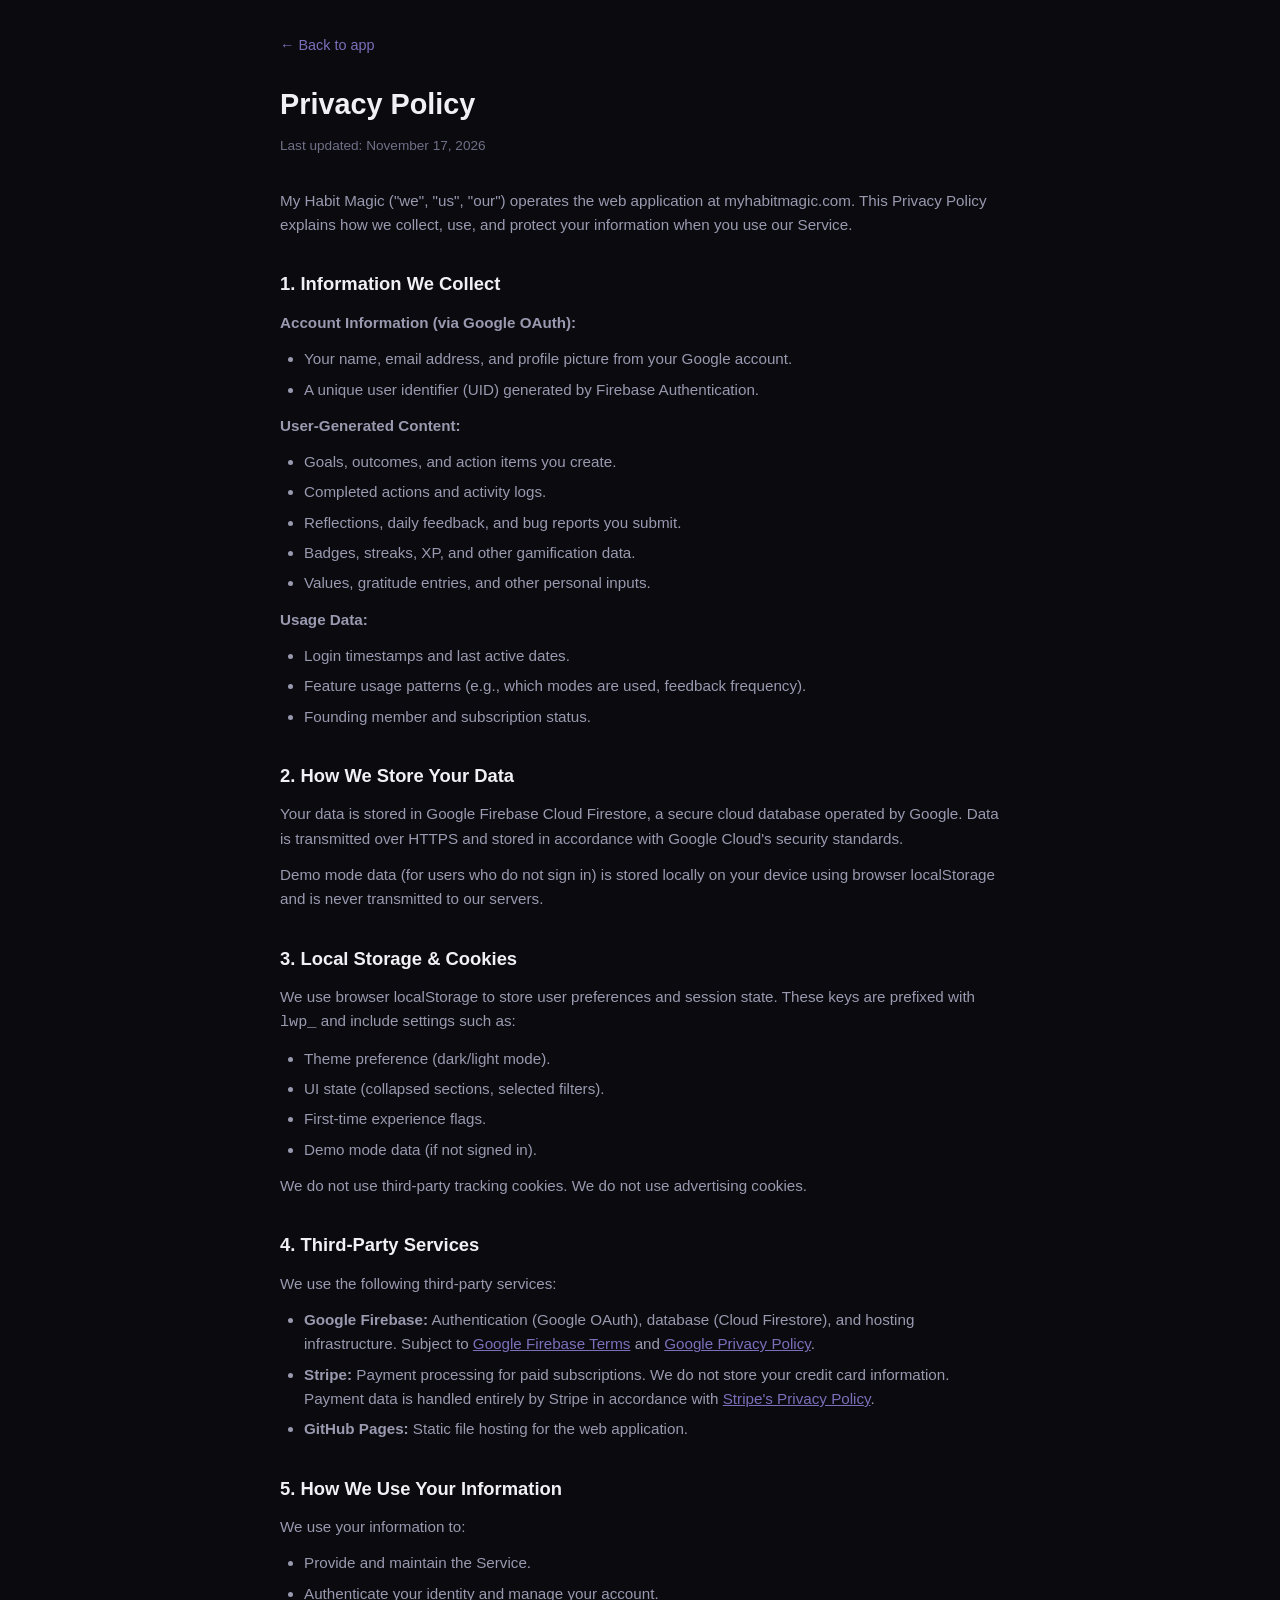
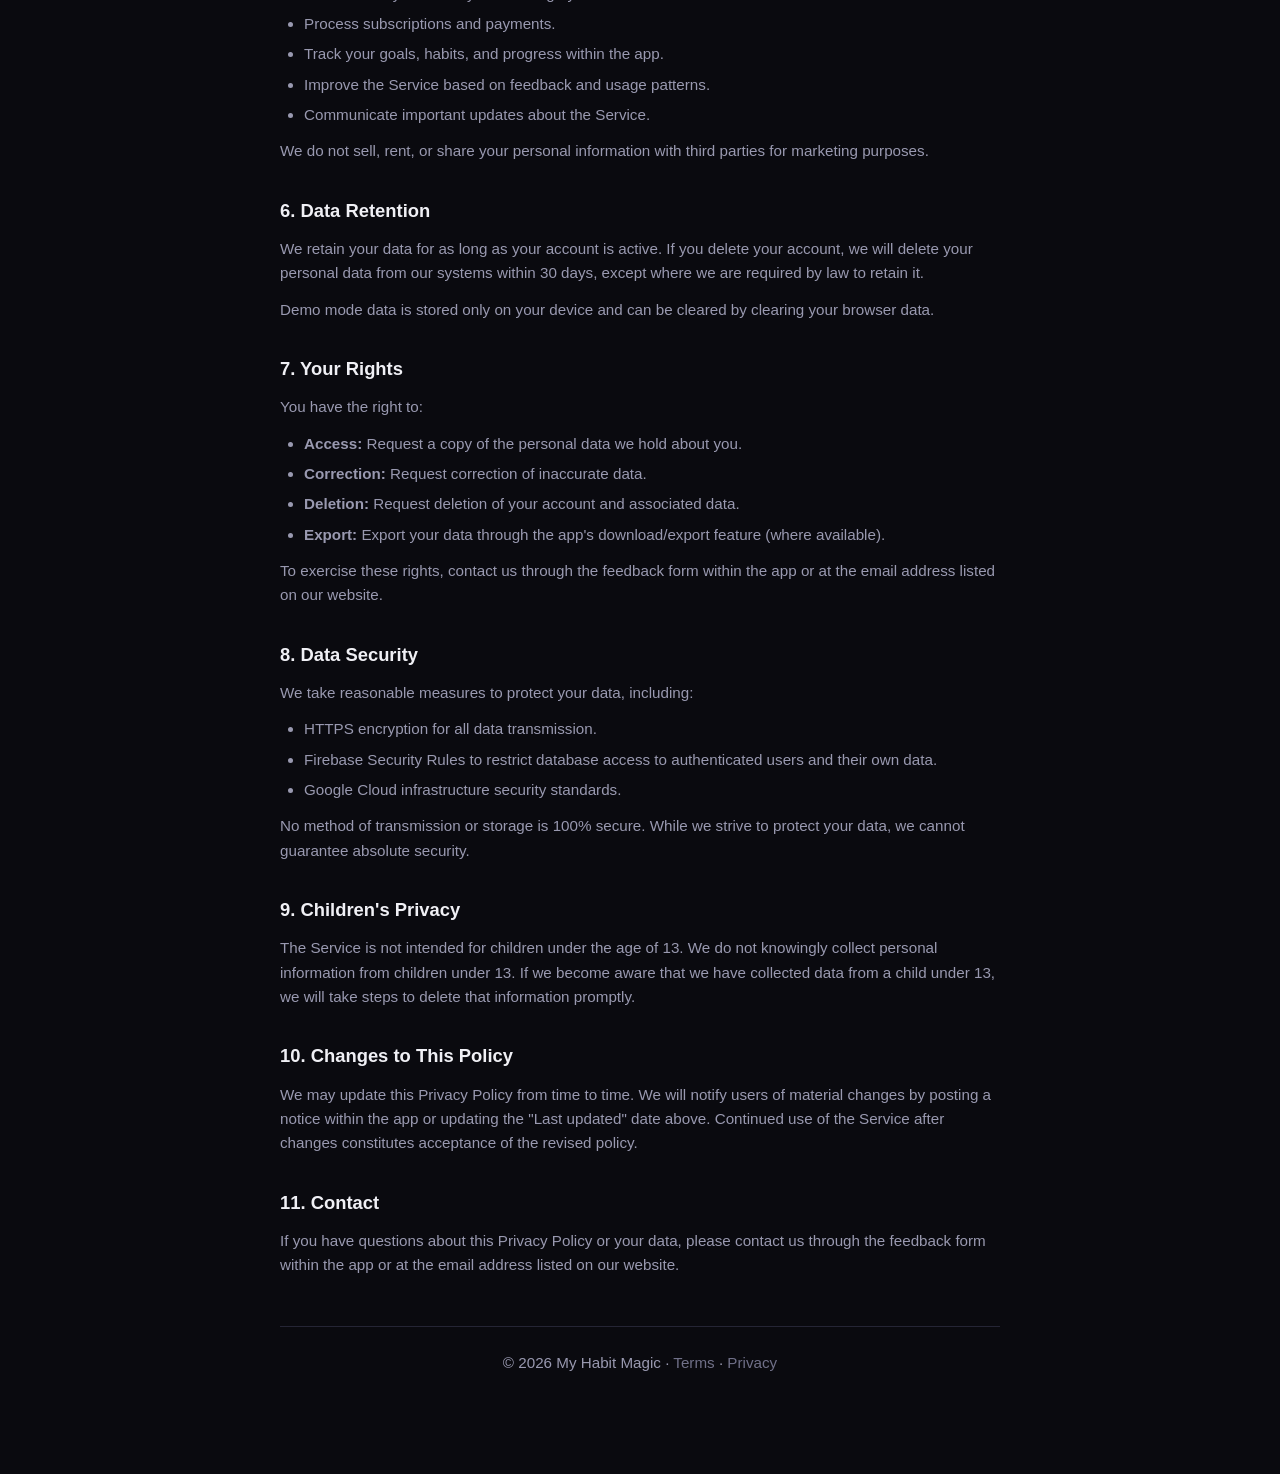
==== privacy.html @ 0716648b "Add Terms of Service, Privacy Policy pages and update docs - Create terms.html with 14-day refund po" ====
<!DOCTYPE html>
<html lang="en">
<head>
    <meta charset="UTF-8">
    <meta name="viewport" content="width=device-width, initial-scale=1.0">
    <title>Privacy Policy - My Habit Magic</title>
    <style>
        :root {
            --bg-dark: #0a0a0f;
            --bg-card: #12121a;
            --text-primary: #f0f0f5;
            --text-secondary: #9999b0;
            --text-muted: #707088;
            --accent-primary: #7c6fba;
            --border: #252535;
        }
        * { margin: 0; padding: 0; box-sizing: border-box; }
        body {
            font-family: -apple-system, BlinkMacSystemFont, 'Segoe UI', Roboto, 'Helvetica Neue', Arial, sans-serif;
            background: var(--bg-dark);
            color: var(--text-primary);
            line-height: 1.6;
            padding: 0 16px;
        }
        .legal-container {
            max-width: 720px;
            margin: 0 auto;
            padding: 32px 0 64px;
        }
        .back-link {
            display: inline-block;
            color: var(--accent-primary);
            text-decoration: none;
            font-size: 0.9rem;
            margin-bottom: 24px;
        }
        .back-link:hover { text-decoration: underline; }
        h1 {
            font-size: 1.8rem;
            margin-bottom: 8px;
        }
        .last-updated {
            color: var(--text-muted);
            font-size: 0.85rem;
            margin-bottom: 32px;
        }
        h2 {
            font-size: 1.15rem;
            margin-top: 32px;
            margin-bottom: 12px;
            color: var(--text-primary);
        }
        p, li {
            color: var(--text-secondary);
            font-size: 0.95rem;
            margin-bottom: 12px;
        }
        ul {
            padding-left: 24px;
            margin-bottom: 12px;
        }
        li { margin-bottom: 6px; }
        a { color: var(--accent-primary); }
        .footer-legal {
            text-align: center;
            padding: 24px 0;
            border-top: 1px solid var(--border);
            margin-top: 48px;
            font-size: 0.75rem;
            color: var(--text-muted);
        }
        .footer-legal a {
            color: var(--text-muted);
            text-decoration: none;
        }
        .footer-legal a:hover { color: var(--accent-primary); }
    </style>
</head>
<body>
<div class="legal-container">
    <a href="/" class="back-link">&larr; Back to app</a>

    <h1>Privacy Policy</h1>
    <p class="last-updated">Last updated: November 17, 2026</p>

    <p>My Habit Magic ("we", "us", "our") operates the web application at myhabitmagic.com. This Privacy Policy explains how we collect, use, and protect your information when you use our Service.</p>

    <h2>1. Information We Collect</h2>

    <p><strong>Account Information (via Google OAuth):</strong></p>
    <ul>
        <li>Your name, email address, and profile picture from your Google account.</li>
        <li>A unique user identifier (UID) generated by Firebase Authentication.</li>
    </ul>

    <p><strong>User-Generated Content:</strong></p>
    <ul>
        <li>Goals, outcomes, and action items you create.</li>
        <li>Completed actions and activity logs.</li>
        <li>Reflections, daily feedback, and bug reports you submit.</li>
        <li>Badges, streaks, XP, and other gamification data.</li>
        <li>Values, gratitude entries, and other personal inputs.</li>
    </ul>

    <p><strong>Usage Data:</strong></p>
    <ul>
        <li>Login timestamps and last active dates.</li>
        <li>Feature usage patterns (e.g., which modes are used, feedback frequency).</li>
        <li>Founding member and subscription status.</li>
    </ul>

    <h2>2. How We Store Your Data</h2>
    <p>Your data is stored in Google Firebase Cloud Firestore, a secure cloud database operated by Google. Data is transmitted over HTTPS and stored in accordance with Google Cloud's security standards.</p>
    <p>Demo mode data (for users who do not sign in) is stored locally on your device using browser localStorage and is never transmitted to our servers.</p>

    <h2>3. Local Storage &amp; Cookies</h2>
    <p>We use browser localStorage to store user preferences and session state. These keys are prefixed with <code>lwp_</code> and include settings such as:</p>
    <ul>
        <li>Theme preference (dark/light mode).</li>
        <li>UI state (collapsed sections, selected filters).</li>
        <li>First-time experience flags.</li>
        <li>Demo mode data (if not signed in).</li>
    </ul>
    <p>We do not use third-party tracking cookies. We do not use advertising cookies.</p>

    <h2>4. Third-Party Services</h2>
    <p>We use the following third-party services:</p>
    <ul>
        <li><strong>Google Firebase:</strong> Authentication (Google OAuth), database (Cloud Firestore), and hosting infrastructure. Subject to <a href="https://firebase.google.com/terms" target="_blank" rel="noopener">Google Firebase Terms</a> and <a href="https://policies.google.com/privacy" target="_blank" rel="noopener">Google Privacy Policy</a>.</li>
        <li><strong>Stripe:</strong> Payment processing for paid subscriptions. We do not store your credit card information. Payment data is handled entirely by Stripe in accordance with <a href="https://stripe.com/privacy" target="_blank" rel="noopener">Stripe's Privacy Policy</a>.</li>
        <li><strong>GitHub Pages:</strong> Static file hosting for the web application.</li>
    </ul>

    <h2>5. How We Use Your Information</h2>
    <p>We use your information to:</p>
    <ul>
        <li>Provide and maintain the Service.</li>
        <li>Authenticate your identity and manage your account.</li>
        <li>Process subscriptions and payments.</li>
        <li>Track your goals, habits, and progress within the app.</li>
        <li>Improve the Service based on feedback and usage patterns.</li>
        <li>Communicate important updates about the Service.</li>
    </ul>
    <p>We do not sell, rent, or share your personal information with third parties for marketing purposes.</p>

    <h2>6. Data Retention</h2>
    <p>We retain your data for as long as your account is active. If you delete your account, we will delete your personal data from our systems within 30 days, except where we are required by law to retain it.</p>
    <p>Demo mode data is stored only on your device and can be cleared by clearing your browser data.</p>

    <h2>7. Your Rights</h2>
    <p>You have the right to:</p>
    <ul>
        <li><strong>Access:</strong> Request a copy of the personal data we hold about you.</li>
        <li><strong>Correction:</strong> Request correction of inaccurate data.</li>
        <li><strong>Deletion:</strong> Request deletion of your account and associated data.</li>
        <li><strong>Export:</strong> Export your data through the app's download/export feature (where available).</li>
    </ul>
    <p>To exercise these rights, contact us through the feedback form within the app or at the email address listed on our website.</p>

    <h2>8. Data Security</h2>
    <p>We take reasonable measures to protect your data, including:</p>
    <ul>
        <li>HTTPS encryption for all data transmission.</li>
        <li>Firebase Security Rules to restrict database access to authenticated users and their own data.</li>
        <li>Google Cloud infrastructure security standards.</li>
    </ul>
    <p>No method of transmission or storage is 100% secure. While we strive to protect your data, we cannot guarantee absolute security.</p>

    <h2>9. Children's Privacy</h2>
    <p>The Service is not intended for children under the age of 13. We do not knowingly collect personal information from children under 13. If we become aware that we have collected data from a child under 13, we will take steps to delete that information promptly.</p>

    <h2>10. Changes to This Policy</h2>
    <p>We may update this Privacy Policy from time to time. We will notify users of material changes by posting a notice within the app or updating the "Last updated" date above. Continued use of the Service after changes constitutes acceptance of the revised policy.</p>

    <h2>11. Contact</h2>
    <p>If you have questions about this Privacy Policy or your data, please contact us through the feedback form within the app or at the email address listed on our website.</p>

    <div class="footer-legal">
        <p>&copy; 2026 My Habit Magic &middot; <a href="terms.html">Terms</a> &middot; <a href="privacy.html">Privacy</a></p>
    </div>
</div>
</body>
</html>
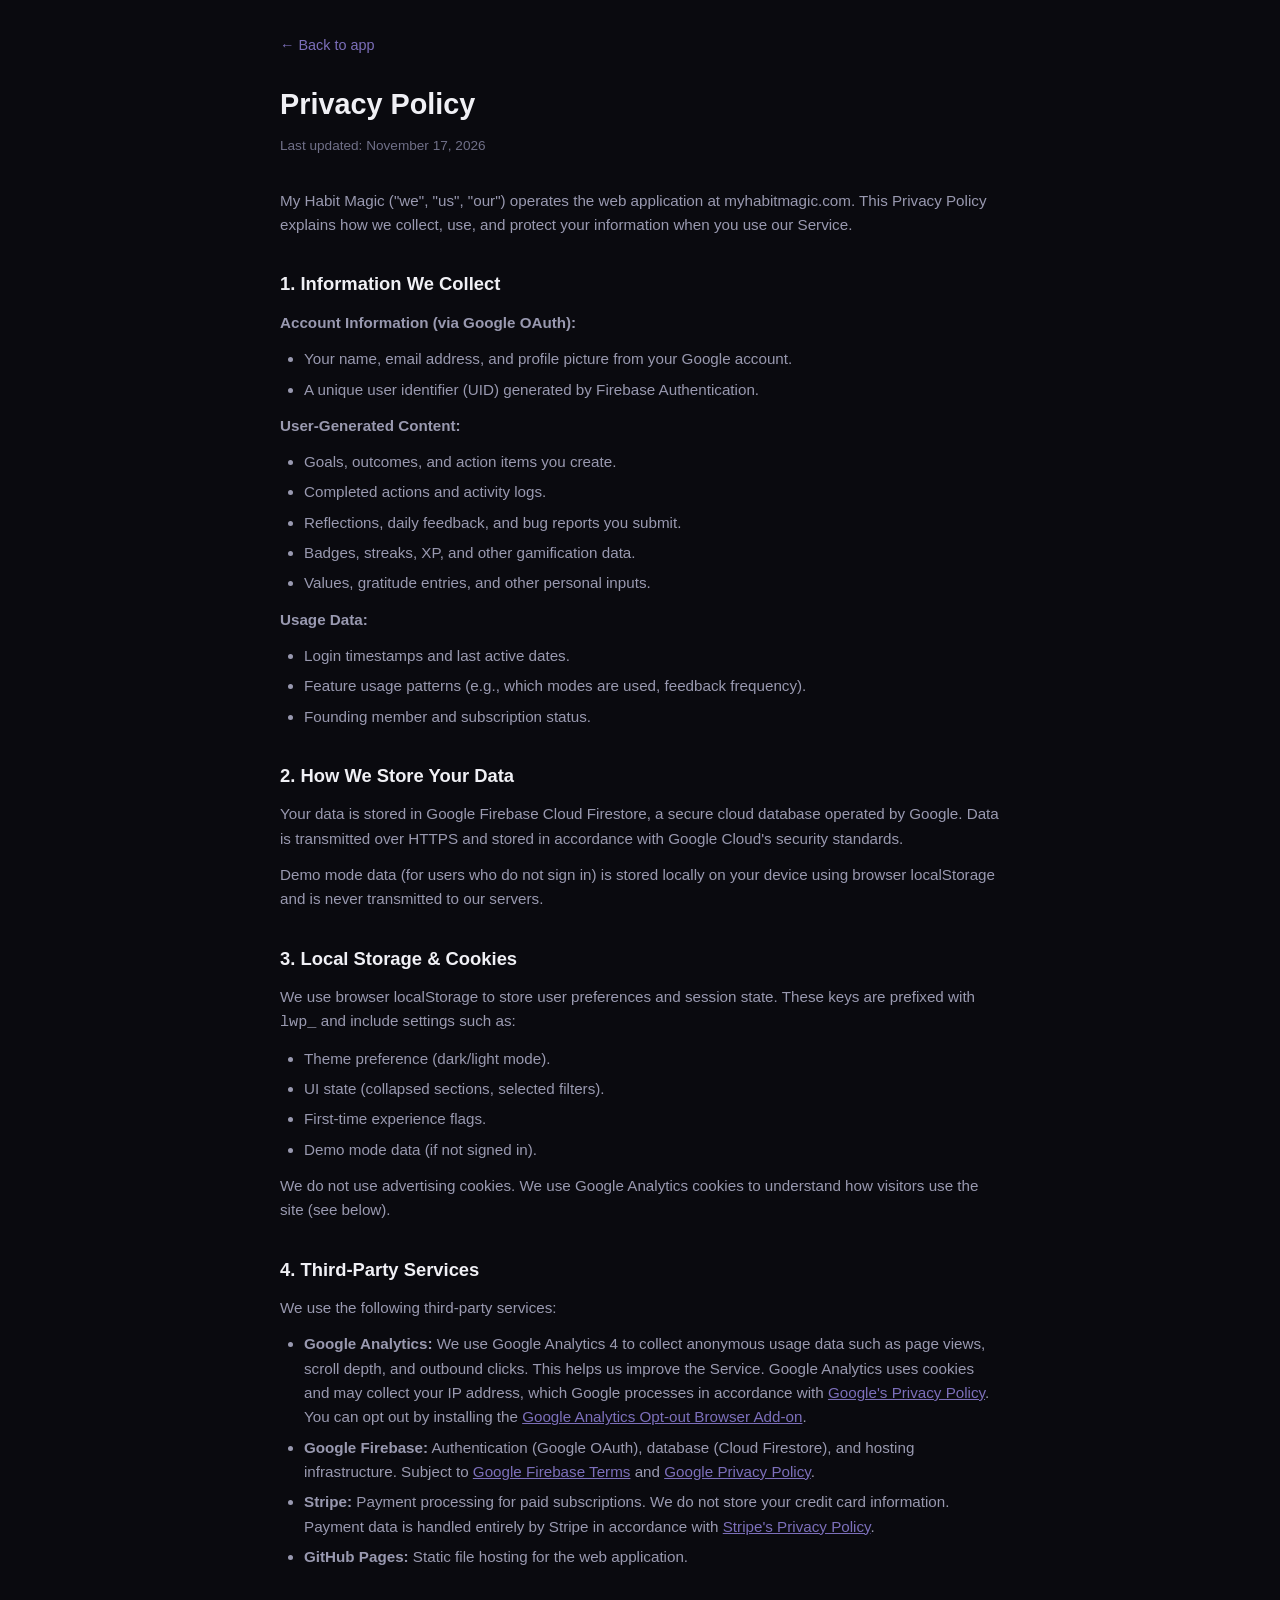
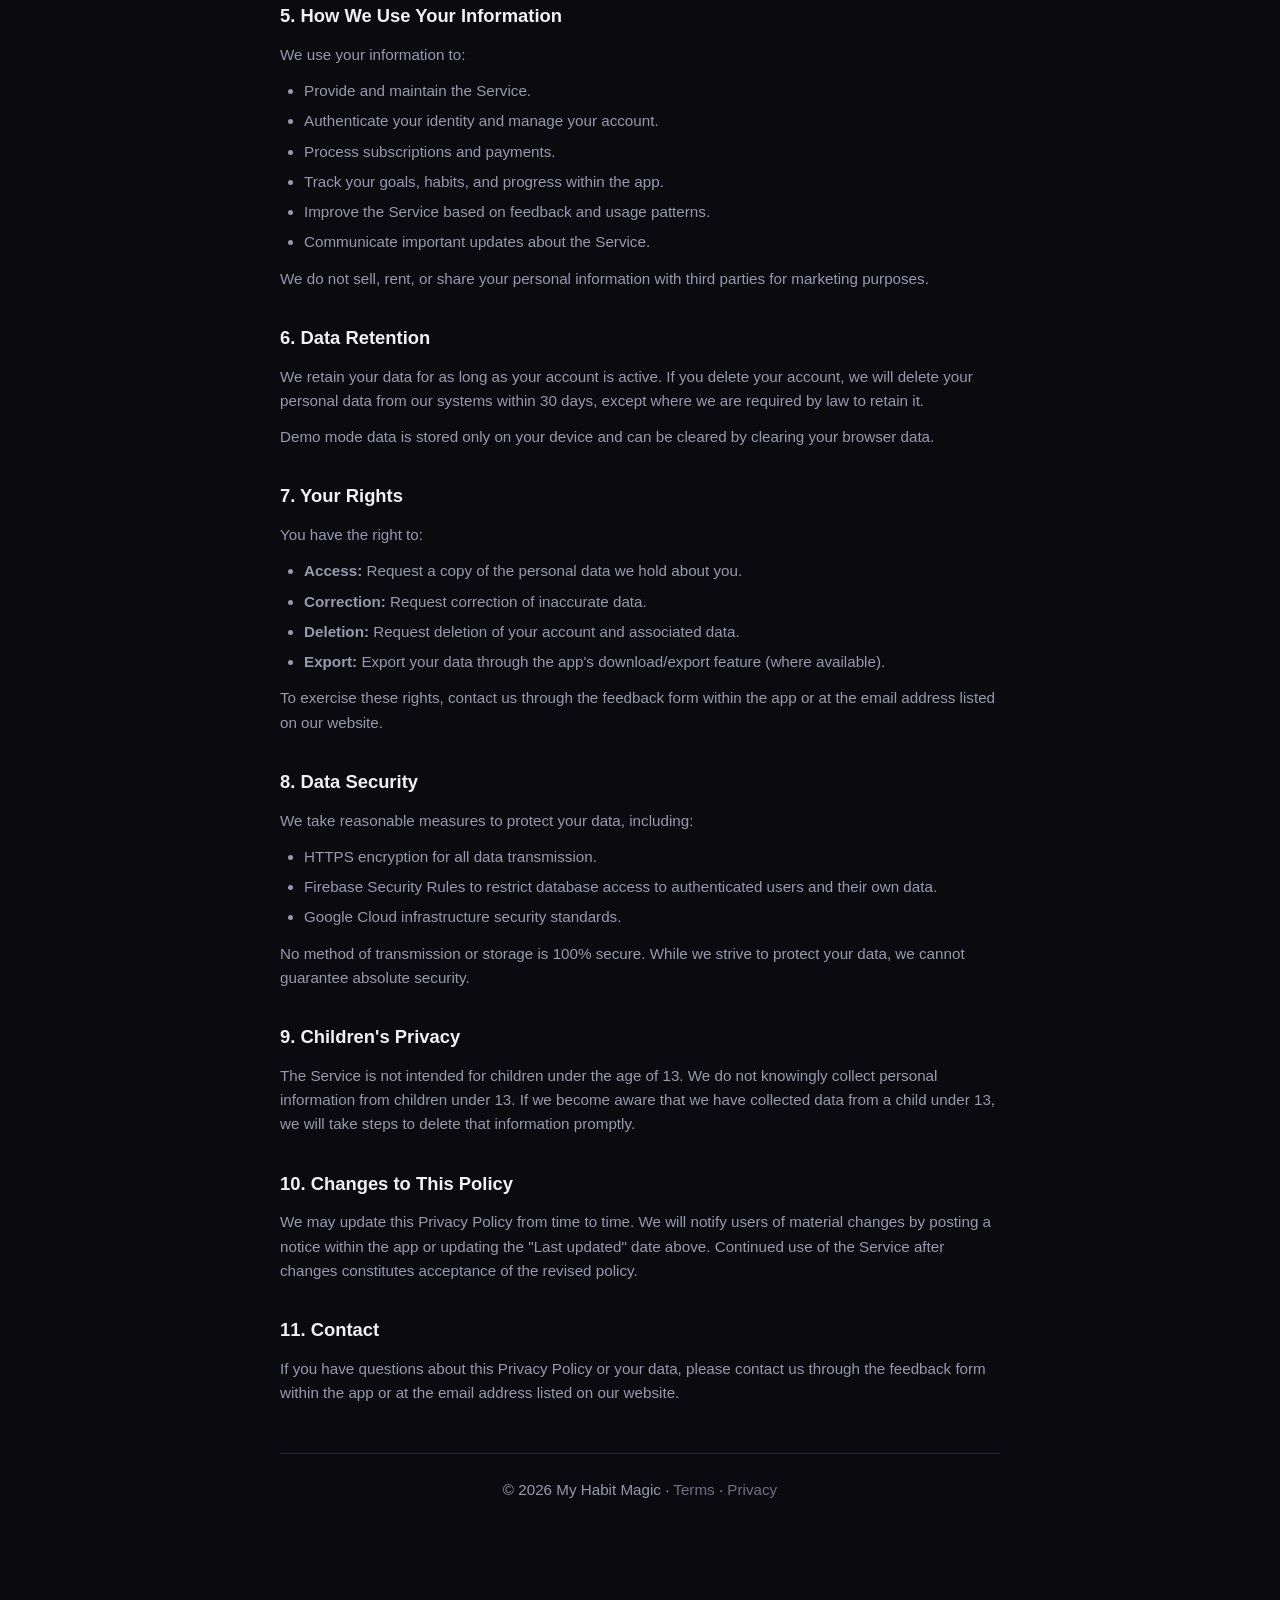
==== commit de5499c1: "Add Google Analytics (G-QYPMGS8DKZ) to all pages GA4 tracking snippet added to index.html, terms.htm" ====
--- a/privacy.html
+++ b/privacy.html
@@ -3,6 +3,8 @@
 <head>
     <meta charset="UTF-8">
     <meta name="viewport" content="width=device-width, initial-scale=1.0">
+    <script async src="https://www.googletagmanager.com/gtag/js?id=G-QYPMGS8DKZ"></script>
+    <script>window.dataLayer=window.dataLayer||[];function gtag(){dataLayer.push(arguments);}gtag('js',new Date());gtag('config','G-QYPMGS8DKZ');</script>
     <title>Privacy Policy - My Habit Magic</title>
     <style>
         :root {
@@ -121,11 +123,12 @@
         <li>First-time experience flags.</li>
         <li>Demo mode data (if not signed in).</li>
     </ul>
-    <p>We do not use third-party tracking cookies. We do not use advertising cookies.</p>
+    <p>We do not use advertising cookies. We use Google Analytics cookies to understand how visitors use the site (see below).</p>
 
     <h2>4. Third-Party Services</h2>
     <p>We use the following third-party services:</p>
     <ul>
+        <li><strong>Google Analytics:</strong> We use Google Analytics 4 to collect anonymous usage data such as page views, scroll depth, and outbound clicks. This helps us improve the Service. Google Analytics uses cookies and may collect your IP address, which Google processes in accordance with <a href="https://policies.google.com/privacy" target="_blank" rel="noopener">Google's Privacy Policy</a>. You can opt out by installing the <a href="https://tools.google.com/dlpage/gaoptout" target="_blank" rel="noopener">Google Analytics Opt-out Browser Add-on</a>.</li>
         <li><strong>Google Firebase:</strong> Authentication (Google OAuth), database (Cloud Firestore), and hosting infrastructure. Subject to <a href="https://firebase.google.com/terms" target="_blank" rel="noopener">Google Firebase Terms</a> and <a href="https://policies.google.com/privacy" target="_blank" rel="noopener">Google Privacy Policy</a>.</li>
         <li><strong>Stripe:</strong> Payment processing for paid subscriptions. We do not store your credit card information. Payment data is handled entirely by Stripe in accordance with <a href="https://stripe.com/privacy" target="_blank" rel="noopener">Stripe's Privacy Policy</a>.</li>
         <li><strong>GitHub Pages:</strong> Static file hosting for the web application.</li>
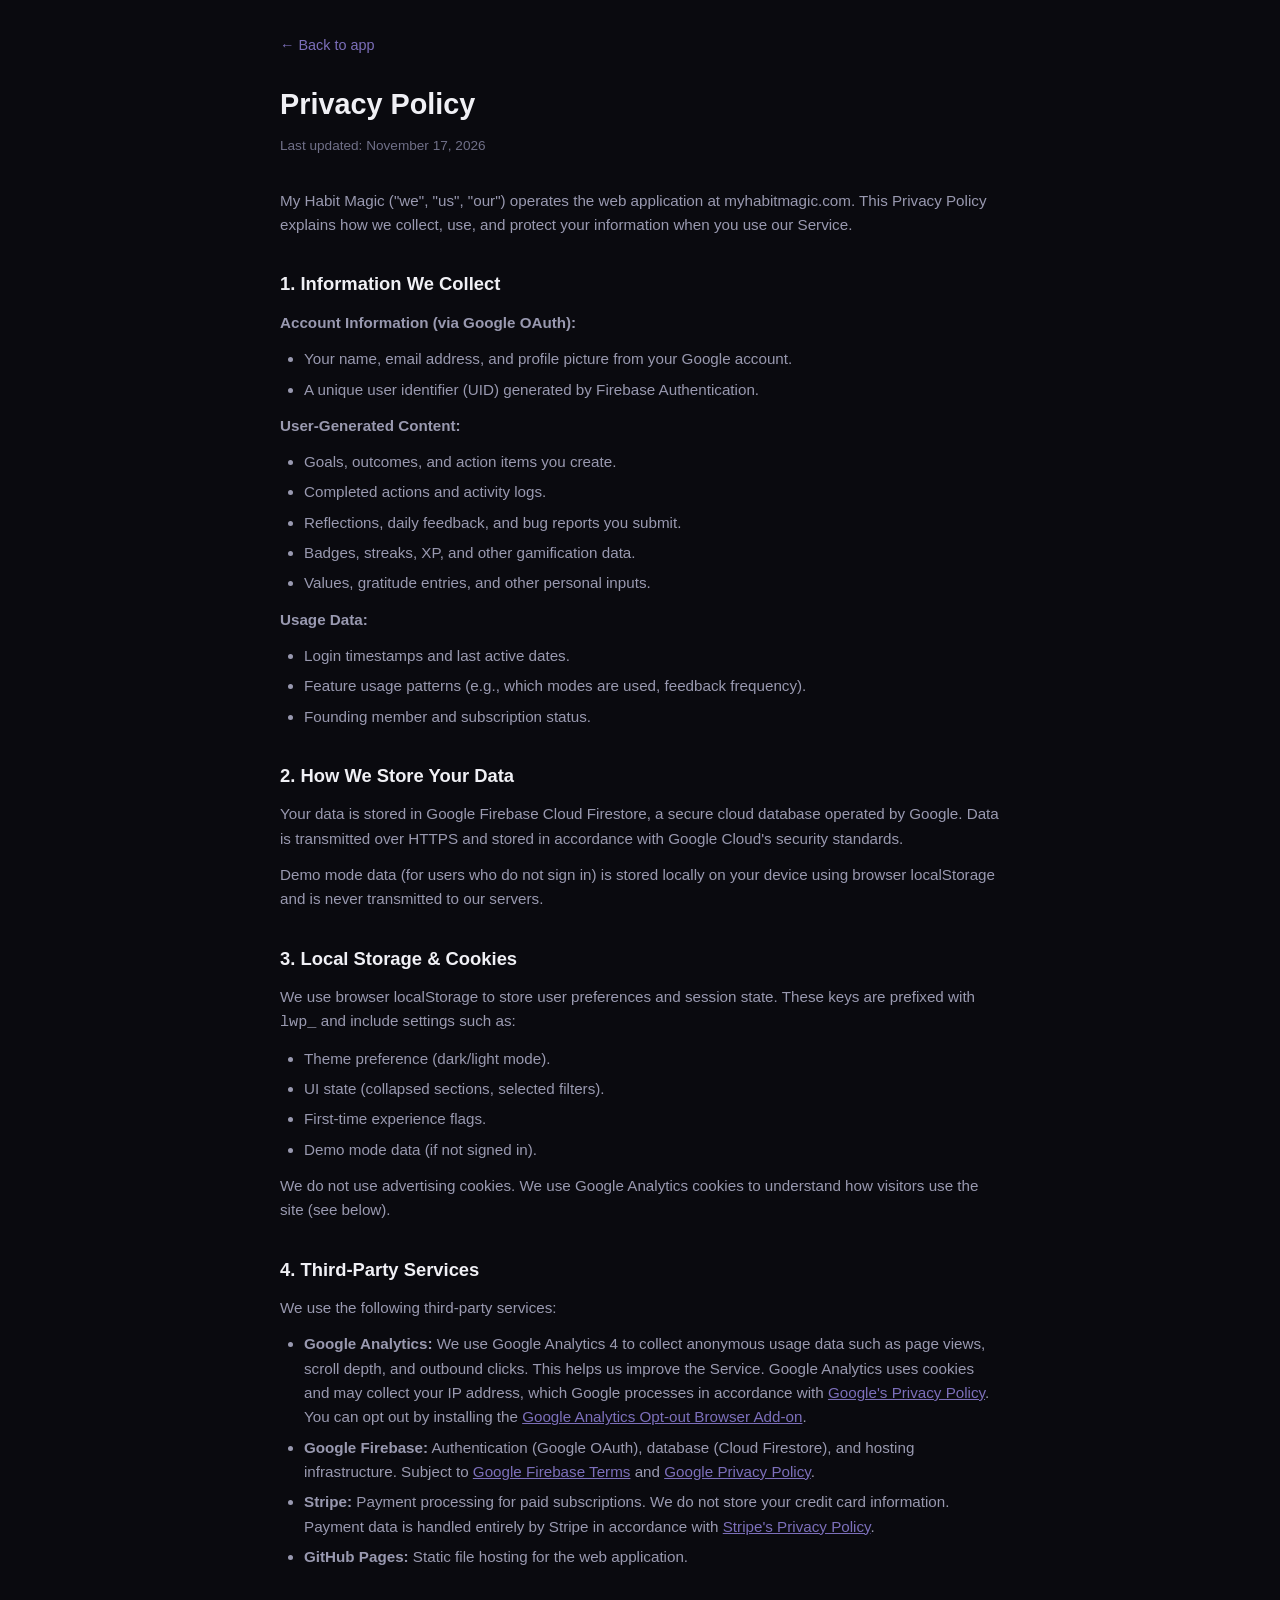
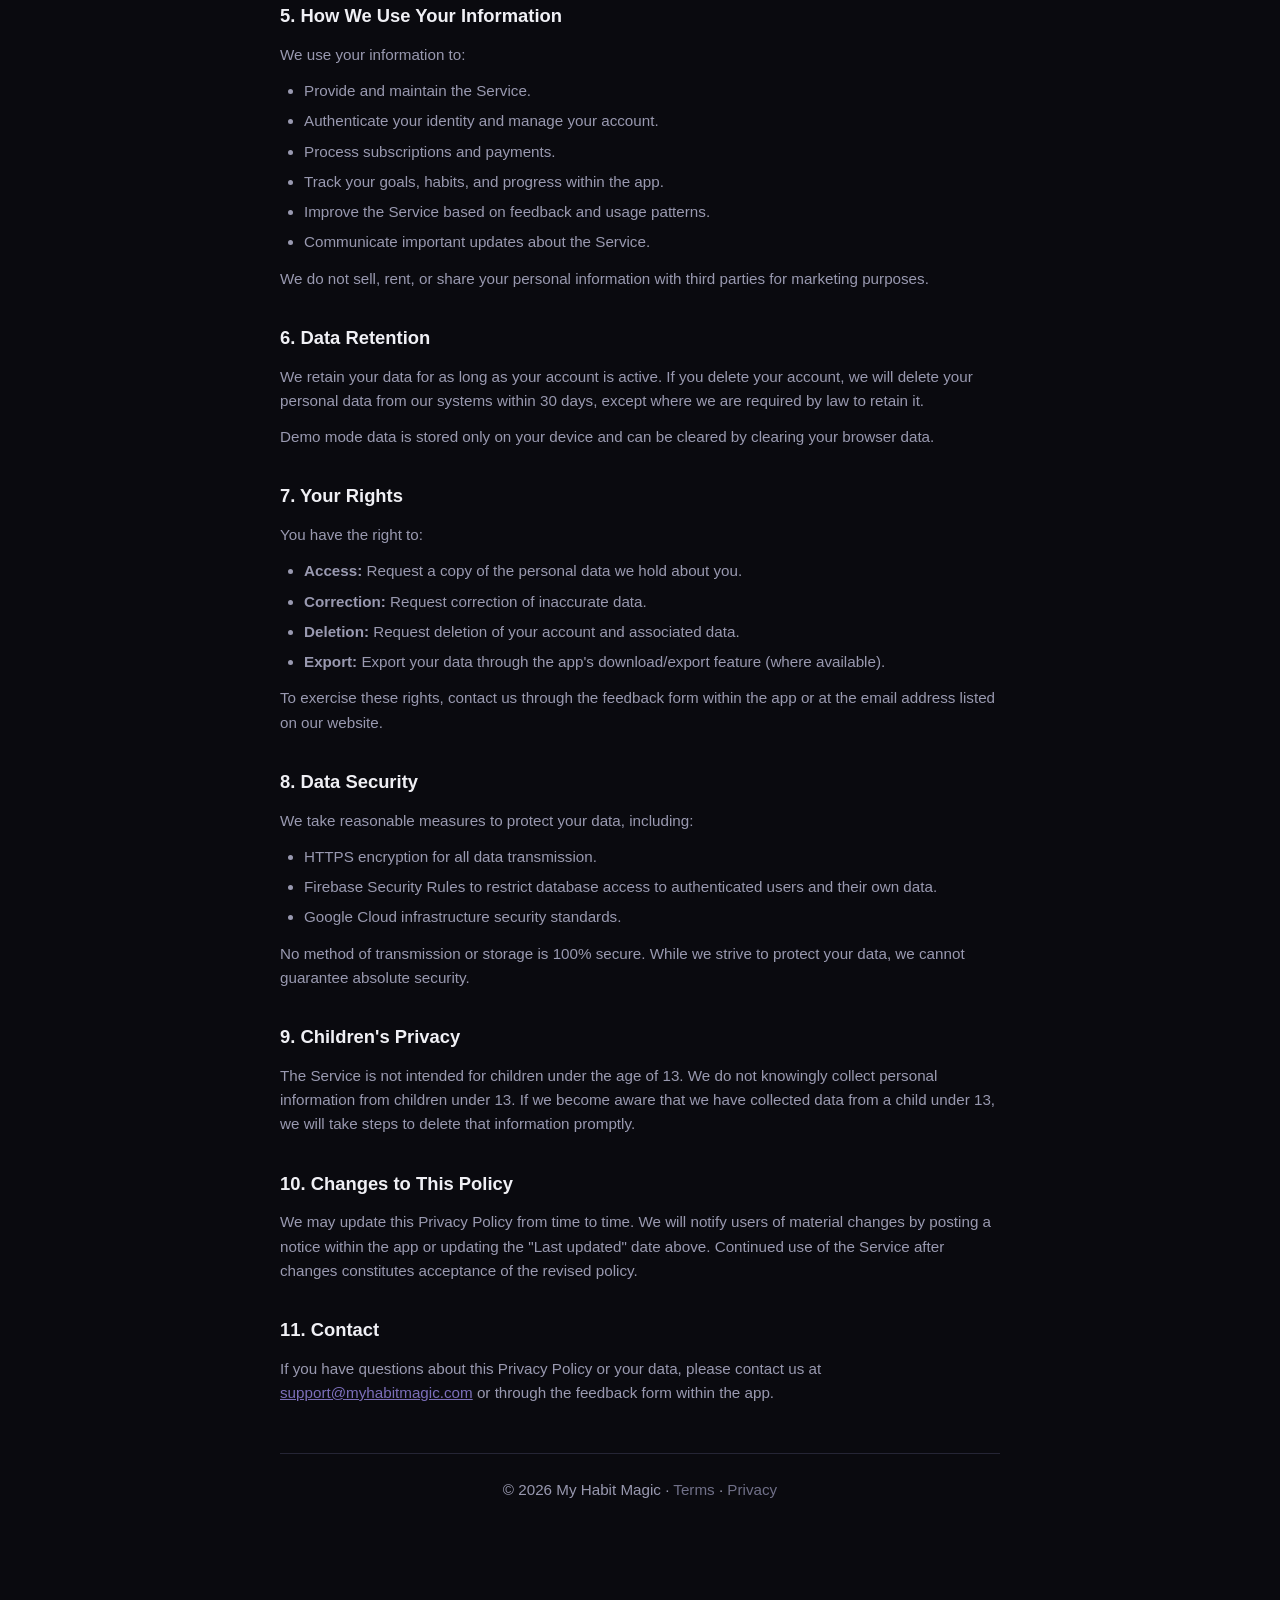
==== commit 8e422f6c: "Add support@myhabitmagic.com contact email across site - Terms: contact section now shows email link" ====
--- a/privacy.html
+++ b/privacy.html
@@ -176,7 +176,7 @@
     <p>We may update this Privacy Policy from time to time. We will notify users of material changes by posting a notice within the app or updating the "Last updated" date above. Continued use of the Service after changes constitutes acceptance of the revised policy.</p>
 
     <h2>11. Contact</h2>
-    <p>If you have questions about this Privacy Policy or your data, please contact us through the feedback form within the app or at the email address listed on our website.</p>
+    <p>If you have questions about this Privacy Policy or your data, please contact us at <a href="mailto:support@myhabitmagic.com">support@myhabitmagic.com</a> or through the feedback form within the app.</p>
 
     <div class="footer-legal">
         <p>&copy; 2026 My Habit Magic &middot; <a href="terms.html">Terms</a> &middot; <a href="privacy.html">Privacy</a></p>
